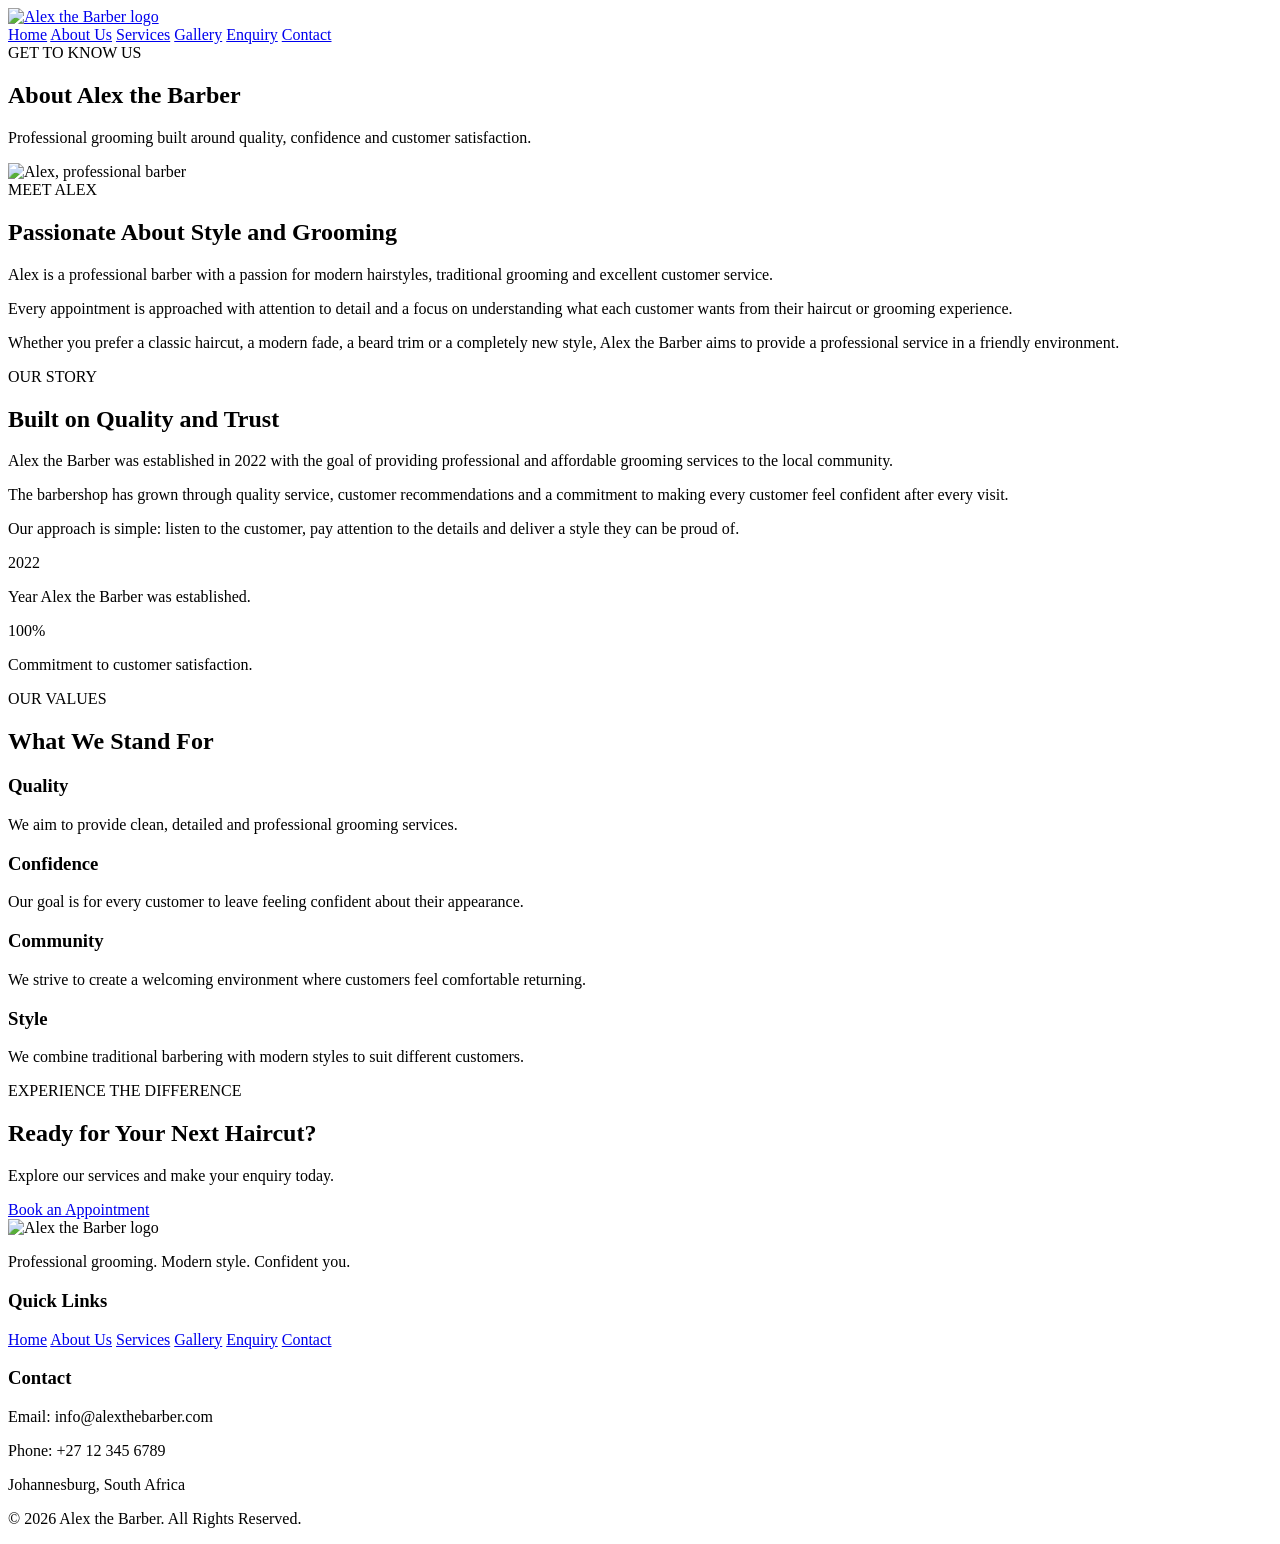
==== about.html @ 1cfcd50b "Add files via upload" ====
<!DOCTYPE html>
<html lang="en">

<head>

    <meta charset="UTF-8">
    <meta name="viewport" content="width=device-width, initial-scale=1.0">

    <meta name="description"
          content="Learn about Alex the Barber, our story, values and commitment to professional grooming.">

    <title>Alex the Barber | About Us</title>

    <link rel="stylesheet" href="css/style.css">

</head>

<body>

    <!-- =========== HEADER ======-->
    <header class="site-header">

        <nav class="navbar" aria-label="Main navigation">

            <a href="index.html" class="logo-link">

                <img src="images/logo.png"
                     alt="Alex the Barber logo">

            </a>

            <div class="nav-links">

                <a href="index.html">Home</a>
                <a href="about.html" class="active">About Us</a>
                <a href="services.html">Services</a>
                <a href="gallery.html">Gallery</a>
                <a href="enquiry.html">Enquiry</a>
                <a href="contact.html">Contact</a>

            </div>

        </nav>

    </header>


    <!-- ========= MAIN =======-->
    <main>

        <!-- Page Hero -->
        <section class="page-hero">

            <div>

                <span class="eyebrow">
                    GET TO KNOW US
                </span>

                <h1>About Alex the Barber</h1>

                <p>
                    Professional grooming built around quality,
                    confidence and customer satisfaction.
                </p>

            </div>

        </section>


        <!-- Meet Alex -->
        <section class="about-profile section-container">

            <div class="about-image">

                <img src="images/alex.png"
                     alt="Alex, professional barber">

            </div>


            <div class="about-content">

                <span class="section-label">
                    MEET ALEX
                </span>

                <h2>
                    Passionate About Style and Grooming
                </h2>

                <p>
                    Alex is a professional barber with a passion
                    for modern hairstyles, traditional grooming
                    and excellent customer service.
                </p>

                <p>
                    Every appointment is approached with attention
                    to detail and a focus on understanding what each
                    customer wants from their haircut or grooming
                    experience.
                </p>

                <p>
                    Whether you prefer a classic haircut, a modern
                    fade, a beard trim or a completely new style,
                    Alex the Barber aims to provide a professional
                    service in a friendly environment.
                </p>

            </div>

        </section>


        <!-- Our Story -->
        <section class="story-section">

            <div class="section-container story-grid">

                <div class="story-content">

                    <span class="section-label">
                        OUR STORY
                    </span>

                    <h2>
                        Built on Quality and Trust
                    </h2>

                    <p>
                        Alex the Barber was established in 2022 with
                        the goal of providing professional and
                        affordable grooming services to the local
                        community.
                    </p>

                    <p>
                        The barbershop has grown through quality
                        service, customer recommendations and a
                        commitment to making every customer feel
                        confident after every visit.
                    </p>

                    <p>
                        Our approach is simple: listen to the
                        customer, pay attention to the details and
                        deliver a style they can be proud of.
                    </p>

                </div>


                <div class="story-highlight">

                    <div class="highlight-box">

                        <span>2022</span>

                        <p>
                            Year Alex the Barber was established.
                        </p>

                    </div>


                    <div class="highlight-box">

                        <span>100%</span>

                        <p>
                            Commitment to customer satisfaction.
                        </p>

                    </div>

                </div>

            </div>

        </section>


        <!-- Values -->
        <section class="values-section section-container">

            <div class="section-heading">

                <span class="section-label">
                    OUR VALUES
                </span>

                <h2>What We Stand For</h2>

            </div>


            <div class="values-grid">

                <article class="value-card">

                    <h3>Quality</h3>

                    <p>
                        We aim to provide clean, detailed and
                        professional grooming services.
                    </p>

                </article>


                <article class="value-card">

                    <h3>Confidence</h3>

                    <p>
                        Our goal is for every customer to leave
                        feeling confident about their appearance.
                    </p>

                </article>


                <article class="value-card">

                    <h3>Community</h3>

                    <p>
                        We strive to create a welcoming environment
                        where customers feel comfortable returning.
                    </p>

                </article>


                <article class="value-card">

                    <h3>Style</h3>

                    <p>
                        We combine traditional barbering with
                        modern styles to suit different customers.
                    </p>

                </article>

            </div>

        </section>


        <!-- CTA -->
        <section class="cta section-container">

            <div class="cta-content">

                <span class="section-label">
                    EXPERIENCE THE DIFFERENCE
                </span>

                <h2>
                    Ready for Your Next Haircut?
                </h2>

                <p>
                    Explore our services and make your enquiry today.
                </p>

                <a href="enquiry.html" class="btn btn-primary">
                    Book an Appointment
                </a>

            </div>

        </section>

    </main>


    <!-- ========FOOTER =======-->
    <footer class="site-footer">

        <div class="footer-container">

            <div class="footer-brand">

                <img src="images/logo.png"
                     alt="Alex the Barber logo">

                <p>
                    Professional grooming. Modern style.
                    Confident you.
                </p>

            </div>


            <div class="footer-links">

                <h3>Quick Links</h3>

                <a href="index.html">Home</a>
                <a href="about.html">About Us</a>
                <a href="services.html">Services</a>
                <a href="gallery.html">Gallery</a>
                <a href="enquiry.html">Enquiry</a>
                <a href="contact.html">Contact</a>

            </div>


            <div class="footer-contact">

                <h3>Contact</h3>

                <p>Email: info@alexthebarber.com</p>
                <p>Phone: +27 12 345 6789</p>
                <p>Johannesburg, South Africa</p>

            </div>

        </div>


        <div class="footer-bottom">

            <p>
                &copy; 2026 Alex the Barber. All Rights Reserved.
            </p>

        </div>

    </footer>


    <script src="js/script.js"></script>

</body>

</html>
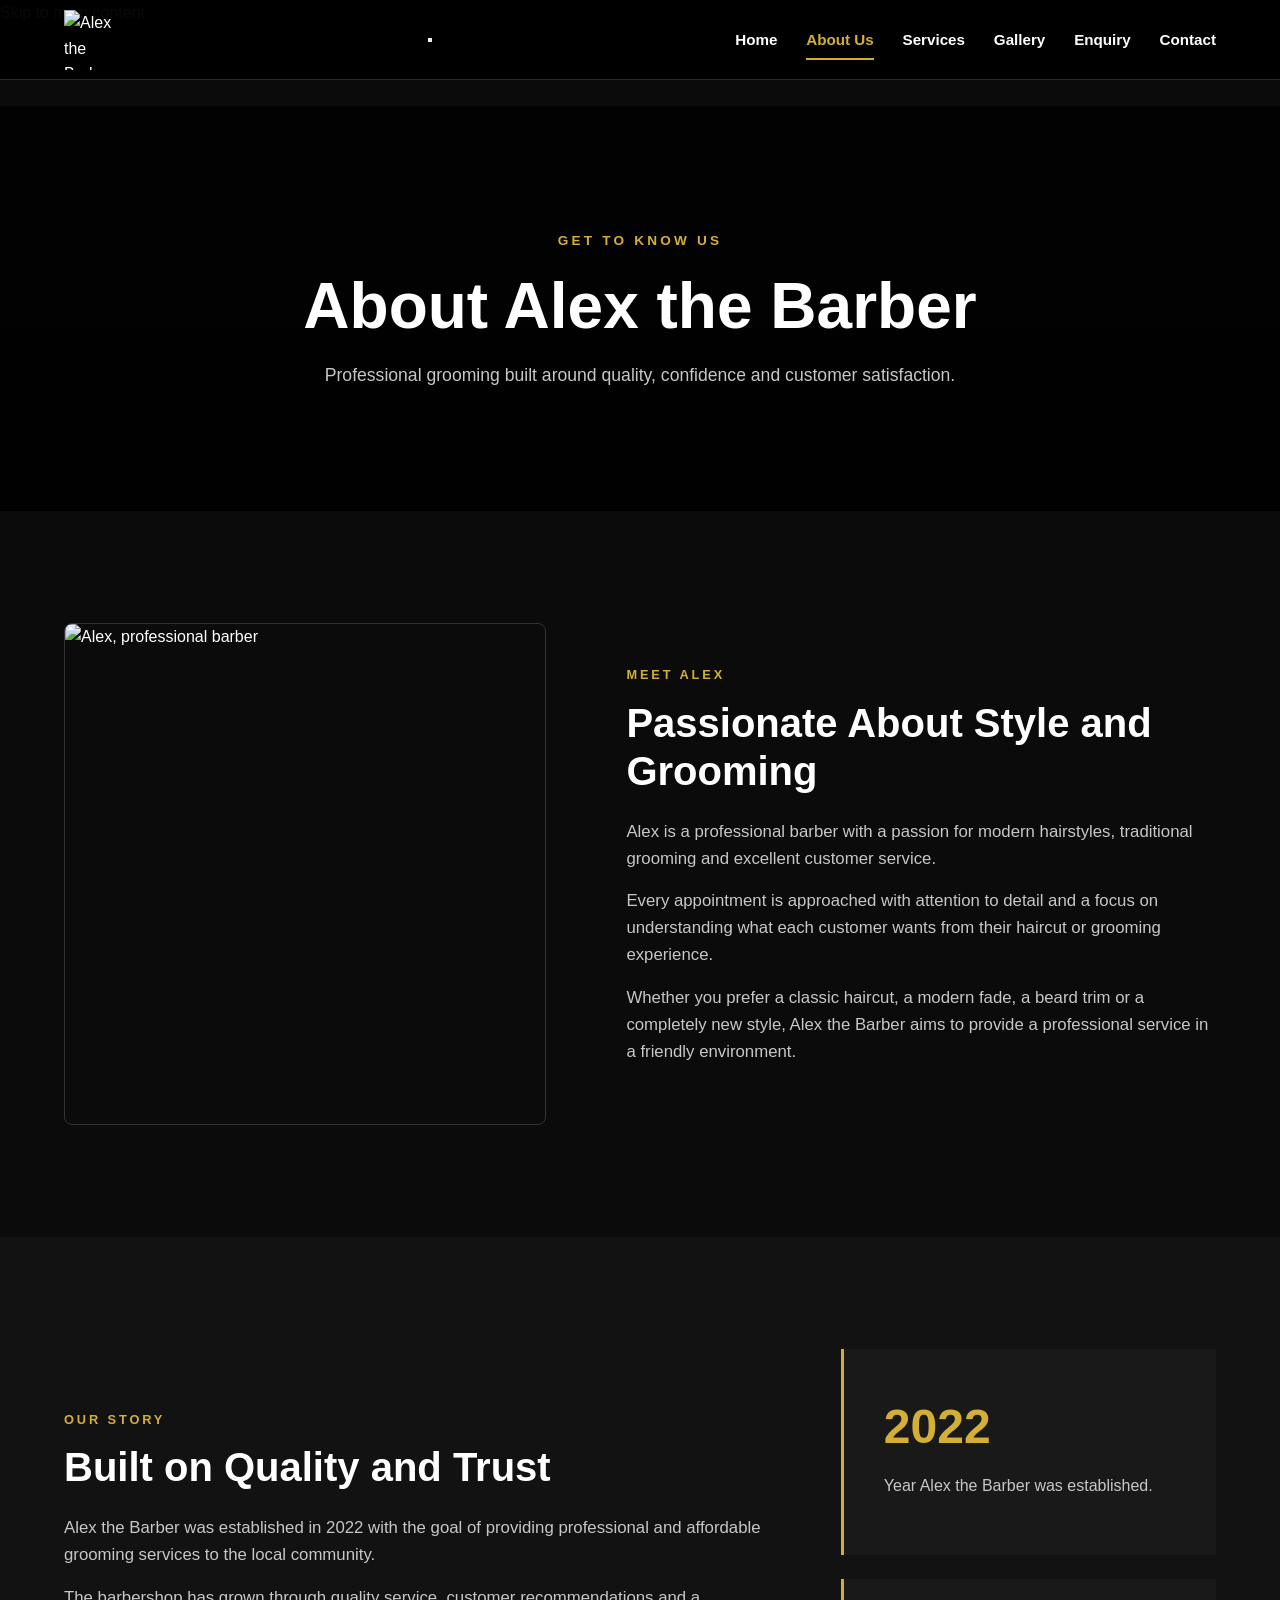
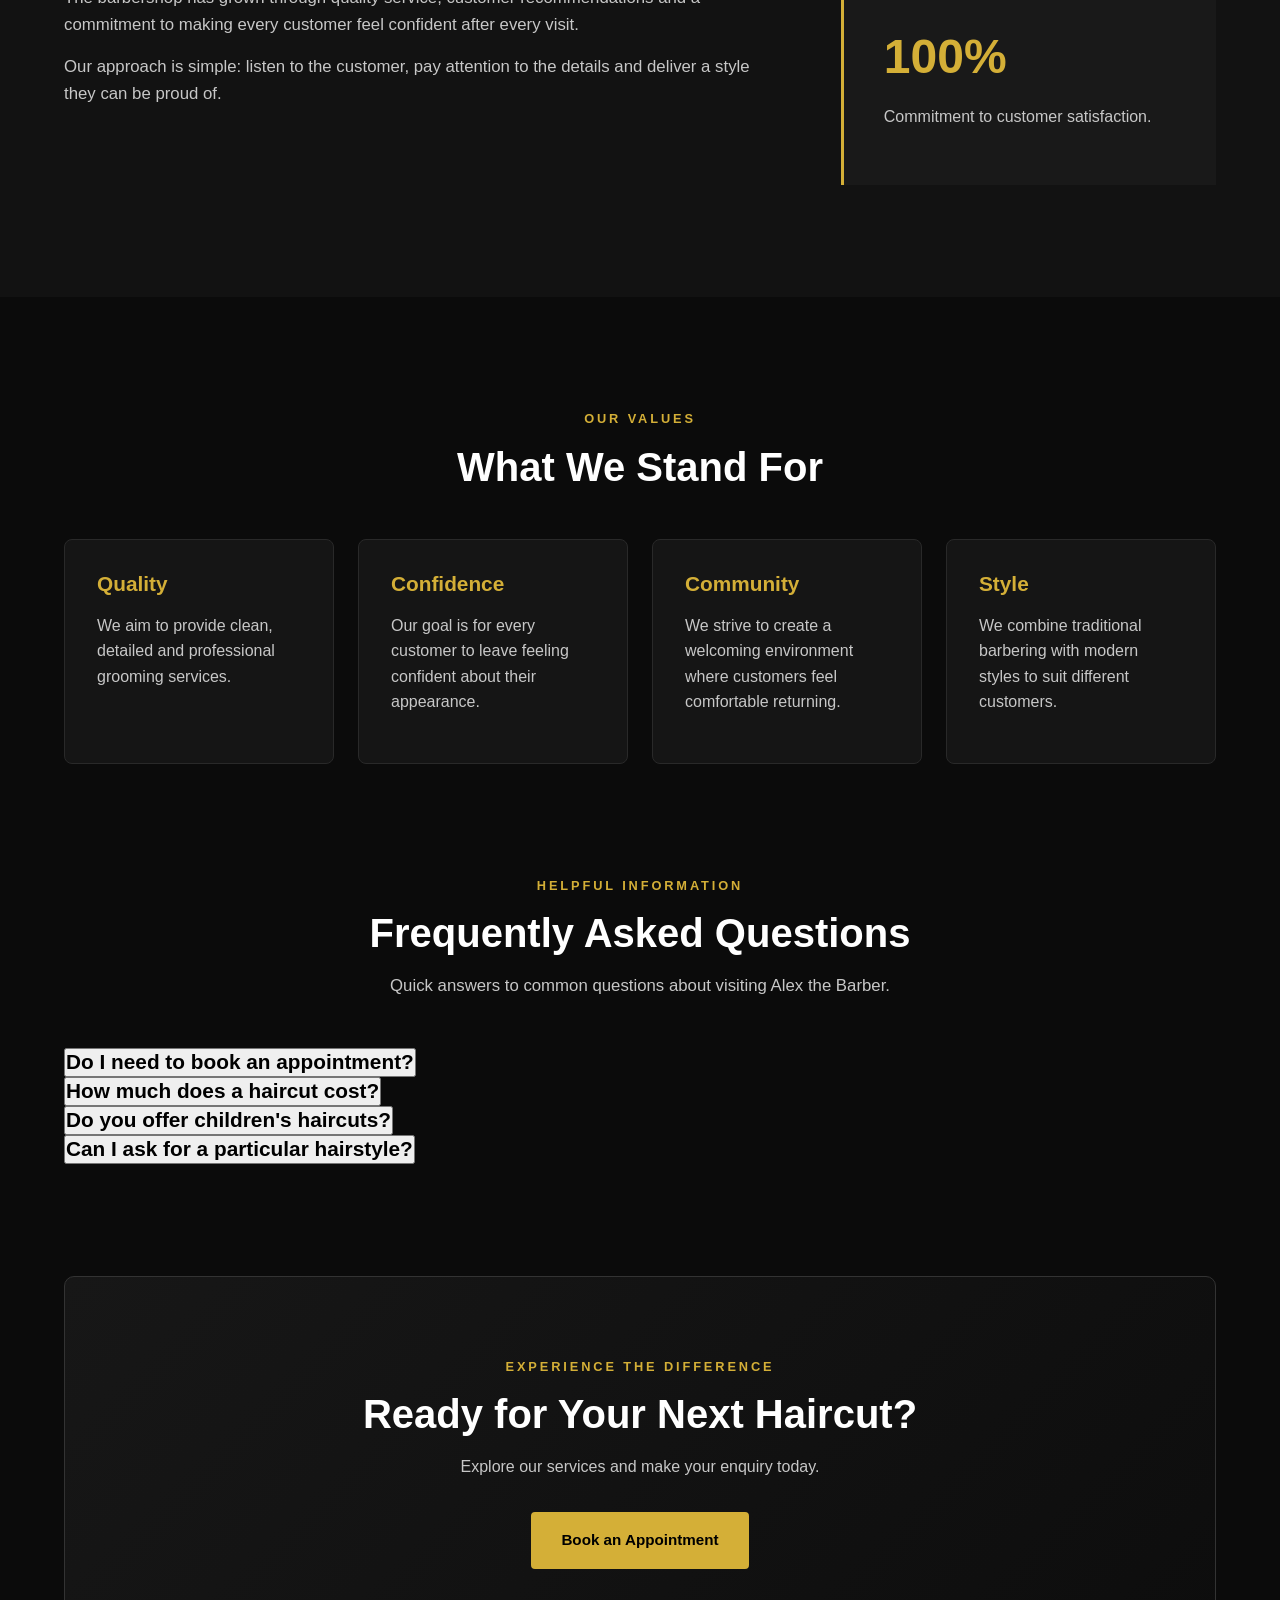
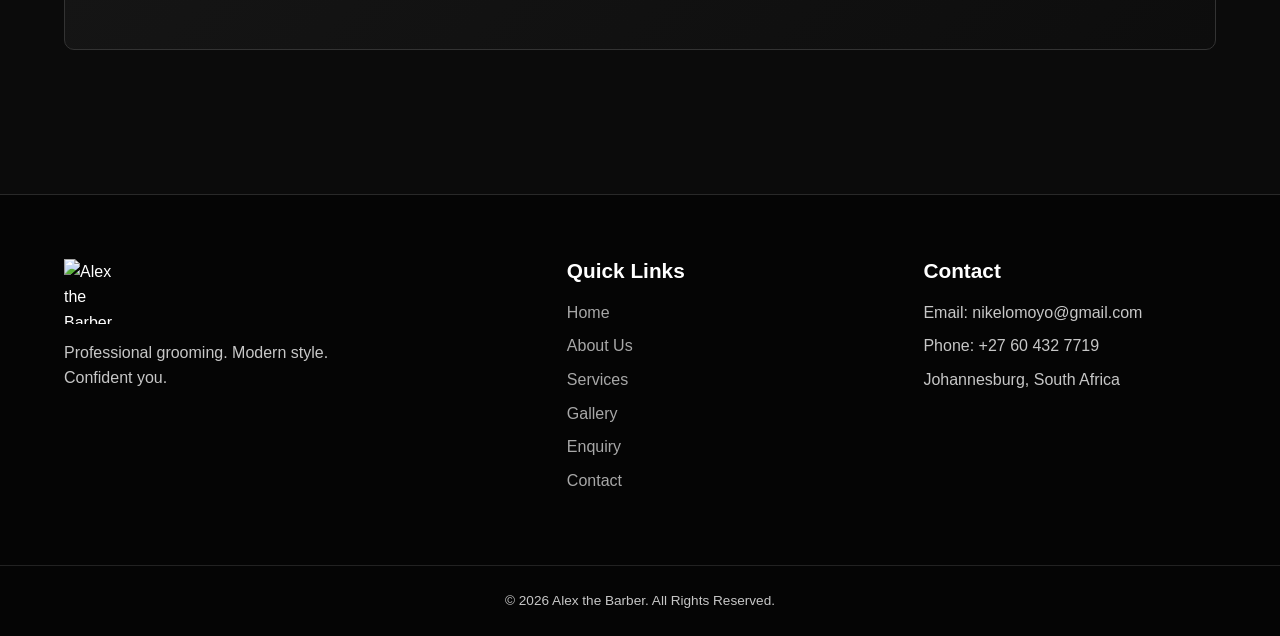
==== commit 4a471e1d: "Add files via upload" ====
--- a/about.html
+++ b/about.html
@@ -1,342 +1,384 @@
-<!DOCTYPE html>
-<html lang="en">
-
-<head>
-
-    <meta charset="UTF-8">
-    <meta name="viewport" content="width=device-width, initial-scale=1.0">
-
-    <meta name="description"
-          content="Learn about Alex the Barber, our story, values and commitment to professional grooming.">
-
-    <title>Alex the Barber | About Us</title>
-
-    <link rel="stylesheet" href="css/style.css">
-
-</head>
-
-<body>
-
-    <!-- =========== HEADER ======-->
-    <header class="site-header">
-
-        <nav class="navbar" aria-label="Main navigation">
-
-            <a href="index.html" class="logo-link">
-
-                <img src="images/logo.png"
-                     alt="Alex the Barber logo">
-
-            </a>
-
-            <div class="nav-links">
-
-                <a href="index.html">Home</a>
-                <a href="about.html" class="active">About Us</a>
-                <a href="services.html">Services</a>
-                <a href="gallery.html">Gallery</a>
-                <a href="enquiry.html">Enquiry</a>
-                <a href="contact.html">Contact</a>
-
-            </div>
-
-        </nav>
-
-    </header>
-
-
-    <!-- ========= MAIN =======-->
-    <main>
-
-        <!-- Page Hero -->
-        <section class="page-hero">
-
-            <div>
-
-                <span class="eyebrow">
-                    GET TO KNOW US
-                </span>
-
-                <h1>About Alex the Barber</h1>
-
-                <p>
-                    Professional grooming built around quality,
-                    confidence and customer satisfaction.
-                </p>
-
-            </div>
-
-        </section>
-
-
-        <!-- Meet Alex -->
-        <section class="about-profile section-container">
-
-            <div class="about-image">
-
-                <img src="images/alex.png"
-                     alt="Alex, professional barber">
-
-            </div>
-
-
-            <div class="about-content">
-
-                <span class="section-label">
-                    MEET ALEX
-                </span>
-
-                <h2>
-                    Passionate About Style and Grooming
-                </h2>
-
-                <p>
-                    Alex is a professional barber with a passion
-                    for modern hairstyles, traditional grooming
-                    and excellent customer service.
-                </p>
-
-                <p>
-                    Every appointment is approached with attention
-                    to detail and a focus on understanding what each
-                    customer wants from their haircut or grooming
-                    experience.
-                </p>
-
-                <p>
-                    Whether you prefer a classic haircut, a modern
-                    fade, a beard trim or a completely new style,
-                    Alex the Barber aims to provide a professional
-                    service in a friendly environment.
-                </p>
-
-            </div>
-
-        </section>
-
-
-        <!-- Our Story -->
-        <section class="story-section">
-
-            <div class="section-container story-grid">
-
-                <div class="story-content">
-
-                    <span class="section-label">
-                        OUR STORY
-                    </span>
-
-                    <h2>
-                        Built on Quality and Trust
-                    </h2>
-
-                    <p>
-                        Alex the Barber was established in 2022 with
-                        the goal of providing professional and
-                        affordable grooming services to the local
-                        community.
-                    </p>
-
-                    <p>
-                        The barbershop has grown through quality
-                        service, customer recommendations and a
-                        commitment to making every customer feel
-                        confident after every visit.
-                    </p>
-
-                    <p>
-                        Our approach is simple: listen to the
-                        customer, pay attention to the details and
-                        deliver a style they can be proud of.
-                    </p>
-
-                </div>
-
-
-                <div class="story-highlight">
-
-                    <div class="highlight-box">
-
-                        <span>2022</span>
-
-                        <p>
-                            Year Alex the Barber was established.
-                        </p>
-
-                    </div>
-
-
-                    <div class="highlight-box">
-
-                        <span>100%</span>
-
-                        <p>
-                            Commitment to customer satisfaction.
-                        </p>
-
-                    </div>
-
-                </div>
-
-            </div>
-
-        </section>
-
-
-        <!-- Values -->
-        <section class="values-section section-container">
-
-            <div class="section-heading">
-
-                <span class="section-label">
-                    OUR VALUES
-                </span>
-
-                <h2>What We Stand For</h2>
-
-            </div>
-
-
-            <div class="values-grid">
-
-                <article class="value-card">
-
-                    <h3>Quality</h3>
-
-                    <p>
-                        We aim to provide clean, detailed and
-                        professional grooming services.
-                    </p>
-
-                </article>
-
-
-                <article class="value-card">
-
-                    <h3>Confidence</h3>
-
-                    <p>
-                        Our goal is for every customer to leave
-                        feeling confident about their appearance.
-                    </p>
-
-                </article>
-
-
-                <article class="value-card">
-
-                    <h3>Community</h3>
-
-                    <p>
-                        We strive to create a welcoming environment
-                        where customers feel comfortable returning.
-                    </p>
-
-                </article>
-
-
-                <article class="value-card">
-
-                    <h3>Style</h3>
-
-                    <p>
-                        We combine traditional barbering with
-                        modern styles to suit different customers.
-                    </p>
-
-                </article>
-
-            </div>
-
-        </section>
-
-
-        <!-- CTA -->
-        <section class="cta section-container">
-
-            <div class="cta-content">
-
-                <span class="section-label">
-                    EXPERIENCE THE DIFFERENCE
-                </span>
-
-                <h2>
-                    Ready for Your Next Haircut?
-                </h2>
-
-                <p>
-                    Explore our services and make your enquiry today.
-                </p>
-
-                <a href="enquiry.html" class="btn btn-primary">
-                    Book an Appointment
-                </a>
-
-            </div>
-
-        </section>
-
-    </main>
-
-
-    <!-- ========FOOTER =======-->
-    <footer class="site-footer">
-
-        <div class="footer-container">
-
-            <div class="footer-brand">
-
-                <img src="images/logo.png"
-                     alt="Alex the Barber logo">
-
-                <p>
-                    Professional grooming. Modern style.
-                    Confident you.
-                </p>
-
-            </div>
-
-
-            <div class="footer-links">
-
-                <h3>Quick Links</h3>
-
-                <a href="index.html">Home</a>
-                <a href="about.html">About Us</a>
-                <a href="services.html">Services</a>
-                <a href="gallery.html">Gallery</a>
-                <a href="enquiry.html">Enquiry</a>
-                <a href="contact.html">Contact</a>
-
-            </div>
-
-
-            <div class="footer-contact">
-
-                <h3>Contact</h3>
-
-                <p>Email: info@alexthebarber.com</p>
-                <p>Phone: +27 12 345 6789</p>
-                <p>Johannesburg, South Africa</p>
-
-            </div>
-
-        </div>
-
-
-        <div class="footer-bottom">
-
-            <p>
-                &copy; 2026 Alex the Barber. All Rights Reserved.
-            </p>
-
-        </div>
-
-    </footer>
-
-
-    <script src="js/script.js"></script>
-
-</body>
-
+<!DOCTYPE html>
+<html lang="en">
+
+<head>
+
+    <meta charset="UTF-8">
+    <meta name="viewport" content="width=device-width, initial-scale=1.0">
+
+    <meta name="description" content="Meet Alex the Barber and learn about our approach to professional haircuts, modern styles, traditional grooming and customer service in Johannesburg.">
+
+    <title>About Alex the Barber | Our Story and Grooming Values</title>
+
+    <link rel="stylesheet" href="css/style.css">
+
+
+    <meta name="keywords" content="about Alex the Barber, professional barber Johannesburg, men's grooming">
+    <meta name="author" content="Alex the Barber">
+    <meta name="theme-color" content="#111111">
+    <meta property="og:type" content="website">
+    <meta property="og:title" content="About Alex the Barber | Our Story and Grooming Values">
+    <meta property="og:description" content="Meet Alex the Barber and learn about our approach to professional haircuts, modern styles, traditional grooming and customer service in Johannesburg.">
+    <meta property="og:image" content="images/logo.png">
+    <meta name="robots" content="index, follow">
+
+</head>
+
+<body>
+<a class="skip-link" href="#main-content">Skip to main content</a>
+
+    <!-- =========== HEADER ======-->
+    <header class="site-header">
+
+        <nav class="navbar" aria-label="Main navigation">
+
+            <a href="index.html" class="logo-link">
+
+                <img src="images/logo.png"
+                     alt="Alex the Barber logo">
+
+            </a>
+
+            <button class="menu-toggle" type="button" aria-label="Open navigation menu" aria-expanded="false" aria-controls="primary-navigation">
+                <span></span><span></span><span></span>
+            </button>
+
+            <div class="nav-links" id="primary-navigation">
+
+                <a href="index.html">Home</a>
+                <a href="about.html" class="active" aria-current="page">About Us</a>
+                <a href="services.html">Services</a>
+                <a href="gallery.html">Gallery</a>
+                <a href="enquiry.html">Enquiry</a>
+                <a href="contact.html">Contact</a>
+
+            </div>
+
+        </nav>
+
+    </header>
+
+
+    <!-- ========= MAIN =======-->
+    <main id="main-content">
+
+        <!-- Page Hero -->
+        <section class="page-hero">
+
+            <div>
+
+                <span class="eyebrow">
+                    GET TO KNOW US
+                </span>
+
+                <h1>About Alex the Barber</h1>
+
+                <p>
+                    Professional grooming built around quality,
+                    confidence and customer satisfaction.
+                </p>
+
+            </div>
+
+        </section>
+
+
+        <!-- Meet Alex -->
+        <section class="about-profile section-container">
+
+            <div class="about-image">
+
+                <img src="images/alex.png"
+                     alt="Alex, professional barber">
+
+            </div>
+
+
+            <div class="about-content">
+
+                <span class="section-label">
+                    MEET ALEX
+                </span>
+
+                <h2>
+                    Passionate About Style and Grooming
+                </h2>
+
+                <p>
+                    Alex is a professional barber with a passion
+                    for modern hairstyles, traditional grooming
+                    and excellent customer service.
+                </p>
+
+                <p>
+                    Every appointment is approached with attention
+                    to detail and a focus on understanding what each
+                    customer wants from their haircut or grooming
+                    experience.
+                </p>
+
+                <p>
+                    Whether you prefer a classic haircut, a modern
+                    fade, a beard trim or a completely new style,
+                    Alex the Barber aims to provide a professional
+                    service in a friendly environment.
+                </p>
+
+            </div>
+
+        </section>
+
+
+        <!-- Our Story -->
+        <section class="story-section">
+
+            <div class="section-container story-grid">
+
+                <div class="story-content">
+
+                    <span class="section-label">
+                        OUR STORY
+                    </span>
+
+                    <h2>
+                        Built on Quality and Trust
+                    </h2>
+
+                    <p>
+                        Alex the Barber was established in 2022 with
+                        the goal of providing professional and
+                        affordable grooming services to the local
+                        community.
+                    </p>
+
+                    <p>
+                        The barbershop has grown through quality
+                        service, customer recommendations and a
+                        commitment to making every customer feel
+                        confident after every visit.
+                    </p>
+
+                    <p>
+                        Our approach is simple: listen to the
+                        customer, pay attention to the details and
+                        deliver a style they can be proud of.
+                    </p>
+
+                </div>
+
+
+                <div class="story-highlight">
+
+                    <div class="highlight-box">
+
+                        <span>2022</span>
+
+                        <p>
+                            Year Alex the Barber was established.
+                        </p>
+
+                    </div>
+
+
+                    <div class="highlight-box">
+
+                        <span>100%</span>
+
+                        <p>
+                            Commitment to customer satisfaction.
+                        </p>
+
+                    </div>
+
+                </div>
+
+            </div>
+
+        </section>
+
+
+        <!-- Values -->
+        <section class="values-section section-container">
+
+            <div class="section-heading">
+
+                <span class="section-label">
+                    OUR VALUES
+                </span>
+
+                <h2>What We Stand For</h2>
+
+            </div>
+
+
+            <div class="values-grid">
+
+                <article class="value-card">
+
+                    <h3>Quality</h3>
+
+                    <p>
+                        We aim to provide clean, detailed and
+                        professional grooming services.
+                    </p>
+
+                </article>
+
+
+                <article class="value-card">
+
+                    <h3>Confidence</h3>
+
+                    <p>
+                        Our goal is for every customer to leave
+                        feeling confident about their appearance.
+                    </p>
+
+                </article>
+
+
+                <article class="value-card">
+
+                    <h3>Community</h3>
+
+                    <p>
+                        We strive to create a welcoming environment
+                        where customers feel comfortable returning.
+                    </p>
+
+                </article>
+
+
+                <article class="value-card">
+
+                    <h3>Style</h3>
+
+                    <p>
+                        We combine traditional barbering with
+                        modern styles to suit different customers.
+                    </p>
+
+                </article>
+
+            </div>
+
+        </section>
+
+
+        <!-- CTA -->
+        
+
+        <section class="faq-section section-container">
+            <div class="section-heading">
+                <span class="section-label">HELPFUL INFORMATION</span>
+                <h2>Frequently Asked Questions</h2>
+                <p>Quick answers to common questions about visiting Alex the Barber.</p>
+            </div>
+            <div class="faq-list">
+                <article class="faq-item">
+                    <h3><button class="faq-question" type="button" aria-expanded="false">Do I need to book an appointment?</button></h3>
+                    <div class="faq-answer" hidden><p>We recommend sending an enquiry before visiting so that your preferred service and time can be discussed. An enquiry is not a confirmed booking.</p></div>
+                </article>
+                <article class="faq-item">
+                    <h3><button class="faq-question" type="button" aria-expanded="false">How much does a haircut cost?</button></h3>
+                    <div class="faq-answer" hidden><p>Prices depend on the service selected. Visit the Services page for the current example price list. Final prices should be confirmed when arranging your appointment.</p></div>
+                </article>
+                <article class="faq-item">
+                    <h3><button class="faq-question" type="button" aria-expanded="false">Do you offer children's haircuts?</button></h3>
+                    <div class="faq-answer" hidden><p>Yes. A Kids Haircut is included in the services list. Use the Enquiry page to request a preferred date and time.</p></div>
+                </article>
+                <article class="faq-item">
+                    <h3><button class="faq-question" type="button" aria-expanded="false">Can I ask for a particular hairstyle?</button></h3>
+                    <div class="faq-answer" hidden><p>Yes. Add details about your preferred style in the additional message field on the Enquiry page. You can also browse the Gallery for inspiration.</p></div>
+                </article>
+            </div>
+        </section>
+
+        <section class="cta section-container">
+
+            <div class="cta-content">
+
+                <span class="section-label">
+                    EXPERIENCE THE DIFFERENCE
+                </span>
+
+                <h2>
+                    Ready for Your Next Haircut?
+                </h2>
+
+                <p>
+                    Explore our services and make your enquiry today.
+                </p>
+
+                <a href="enquiry.html" class="btn btn-primary">
+                    Book an Appointment
+                </a>
+
+            </div>
+
+        </section>
+
+    </main>
+
+
+    <!-- ========FOOTER =======-->
+    <footer class="site-footer">
+
+        <div class="footer-container">
+
+            <div class="footer-brand">
+
+                <img src="images/logo.png"
+                     alt="Alex the Barber logo">
+
+                <p>
+                    Professional grooming. Modern style.
+                    Confident you.
+                </p>
+
+            </div>
+
+
+            <div class="footer-links">
+
+                <h3>Quick Links</h3>
+
+                <a href="index.html">Home</a>
+                <a href="about.html">About Us</a>
+                <a href="services.html">Services</a>
+                <a href="gallery.html">Gallery</a>
+                <a href="enquiry.html">Enquiry</a>
+                <a href="contact.html">Contact</a>
+
+            </div>
+
+
+            <div class="footer-contact">
+
+                <h3>Contact</h3>
+
+                <p>Email: nikelomoyo@gmail.com</p>
+                <p>Phone: <a href="tel:+27604327719">+27 60 432 7719</a></p>
+                <p>Johannesburg, South Africa</p>
+
+            </div>
+
+        </div>
+
+
+        <div class="footer-bottom">
+
+            <p>
+                &copy; 2026 Alex the Barber. All Rights Reserved.
+            </p>
+
+        </div>
+
+    </footer>
+
+
+    <script src="js/script.js" defer></script>
+
+</body>
+
 </html>
--- a/css/style.css
+++ b/css/style.css
@@ -0,0 +1,1683 @@
+
+/* ============
+   1. CSS 
+    ============================ */
+
+* {
+    margin: 0;
+    padding: 0;
+    box-sizing: border-box;
+}
+
+
+html {
+    scroll-behavior: smooth;
+    font-size: 16px;
+}
+
+
+body {
+    font-family: Arial, Helvetica, sans-serif;
+    background-color: #0b0b0b;
+    color: #ffffff;
+    line-height: 1.6;
+    overflow-x: hidden;
+}
+
+
+img {
+    max-width: 100%;
+    height: auto;
+    display: block;
+}
+
+
+a {
+    color: inherit;
+    text-decoration: none;
+}
+
+
+button,
+input,
+select,
+textarea {
+    font: inherit;
+}
+
+
+button {
+    cursor: pointer;
+}
+
+
+/* ========================
+   2. GLOBAL TYPOGRAPHY
+   ======================================= */
+
+h1,
+h2,
+h3 {
+    line-height: 1.2;
+    font-weight: 700;
+}
+
+
+h1 {
+    font-size: 4rem;
+}
+
+
+h2 {
+    font-size: 2.5rem;
+}
+
+
+h3 {
+    font-size: 1.3rem;
+}
+
+
+p {
+    color: #c7c7c7;
+    margin-bottom: 1rem;
+}
+
+
+.section-container {
+    width: 90%;
+    max-width: 1200px;
+    margin: 0 auto;
+}
+
+
+.section-label {
+    display: block;
+    color: #d4af37;
+    font-size: 0.8rem;
+    font-weight: 700;
+    letter-spacing: 0.18rem;
+    margin-bottom: 0.8rem;
+}
+
+
+.eyebrow {
+    display: inline-block;
+    color: #d4af37;
+    font-size: 0.85rem;
+    font-weight: 700;
+    letter-spacing: 0.2rem;
+    margin-bottom: 1rem;
+}
+
+
+.section-heading {
+    max-width: 700px;
+    margin: 0 auto 3rem;
+    text-align: center;
+}
+
+
+.section-heading h2 {
+    margin-bottom: 1rem;
+}
+
+
+.section-heading p {
+    font-size: 1.05rem;
+}
+
+
+/* =========================================================
+   3. HEADER / NAVIGATION  =============================== */
+
+.site-header {
+    position: fixed;
+    top: 0;
+    left: 0;
+    width: 100%;
+    height: 80px;
+    background-color: rgba(0, 0, 0, 0.97);
+    border-bottom: 1px solid #292929;
+    z-index: 1000;
+}
+
+
+.navbar {
+    width: 90%;
+    max-width: 1200px;
+    height: 80px;
+    margin: 0 auto;
+
+    display: flex;
+    align-items: center;
+    justify-content: space-between;
+}
+
+
+.logo-link {
+    display: flex;
+    align-items: center;
+    flex-shrink: 0;
+}
+
+
+.logo-link img {
+    width: 60px;
+    height: 60px;
+    object-fit: contain;
+}
+
+
+.nav-links {
+    display: flex;
+    align-items: center;
+    gap: 1.8rem;
+}
+
+
+.nav-links a {
+    position: relative;
+    color: #ffffff;
+    font-size: 0.95rem;
+    font-weight: 600;
+    padding: 0.5rem 0;
+    transition: color 0.3s ease;
+}
+
+
+.nav-links a::after {
+    content: "";
+    position: absolute;
+    left: 0;
+    bottom: 0;
+    width: 0;
+    height: 2px;
+    background-color: #d4af37;
+    transition: width 0.3s ease;
+}
+
+
+.nav-links a:hover {
+    color: #d4af37;
+}
+
+
+.nav-links a:hover::after {
+    width: 100%;
+}
+
+
+.nav-links a.active {
+    color: #d4af37;
+}
+
+
+.nav-links a.active::after {
+    width: 100%;
+}
+
+
+.nav-links a:focus {
+    outline: 2px solid #d4af37;
+    outline-offset: 5px;
+}
+
+
+.nav-links a:active {
+    color: #ffffff;
+}
+
+
+/* =======================
+   4. MAIN CONTENT OFFSET
+   ================================ */
+
+main {
+    padding-top: 80px;
+}
+
+
+/* ================= 5. BUTTONS======================== */
+
+.btn {
+    display: inline-block;
+    padding: 0.9rem 1.8rem;
+
+    border: 2px solid #d4af37;
+    border-radius: 4px;
+
+    font-weight: 700;
+    font-size: 0.95rem;
+
+    transition:
+        background-color 0.3s ease,
+        color 0.3s ease,
+        transform 0.3s ease;
+}
+
+
+.btn-primary {
+    background-color: #d4af37;
+    color: #000000;
+}
+
+
+.btn-primary:hover {
+    background-color: transparent;
+    color: #d4af37;
+    transform: translateY(-2px);
+}
+
+
+.btn-primary:focus {
+    outline: 3px solid #ffffff;
+    outline-offset: 4px;
+}
+
+
+.btn-primary:active {
+    transform: scale(0.97);
+}
+
+
+.btn-secondary {
+    background-color: transparent;
+    color: #ffffff;
+    border-color: #ffffff;
+}
+
+
+.btn-secondary:hover {
+    background-color: #ffffff;
+    color: #000000;
+    transform: translateY(-2px);
+}
+
+
+.text-link {
+    display: inline-block;
+    color: #d4af37;
+    font-weight: 700;
+    transition: transform 0.3s ease;
+}
+
+
+.text-link:hover {
+    transform: translateX(5px);
+}
+
+
+/* ================================================6. HERO====================== */
+
+.hero {
+    min-height: 85vh;
+
+    display: flex;
+    align-items: center;
+    justify-content: center;
+
+    text-align: center;
+
+    padding: 5rem 2rem;
+
+    background:
+        linear-gradient(
+            rgba(0, 0, 0, 0.72),
+            rgba(0, 0, 0, 0.82)
+        ),
+        url("../images/alex.png");
+
+    background-size: cover;
+    background-position: center;
+    background-repeat: no-repeat;
+}
+
+
+.hero-content {
+    width: 100%;
+    max-width: 850px;
+}
+
+
+.hero h1 {
+    margin-bottom: 1.5rem;
+    letter-spacing: -0.05rem;
+}
+
+
+.hero h1 span {
+    color: #d4af37;
+}
+
+
+.hero p {
+    max-width: 650px;
+    margin: 0 auto 2rem;
+
+    font-size: 1.2rem;
+}
+
+
+.hero-buttons {
+    display: flex;
+    justify-content: center;
+    gap: 1rem;
+    flex-wrap: wrap;
+}
+
+
+/* ===============================
+   7. PAGE HERO
+   ========================== */
+
+.page-hero {
+    min-height: 45vh;
+
+    display: flex;
+    align-items: center;
+    justify-content: center;
+
+    text-align: center;
+
+    padding: 4rem 1.5rem;
+
+    background:
+        linear-gradient(
+            rgba(0, 0, 0, 0.82),
+            rgba(0, 0, 0, 0.9)
+        );
+}
+
+
+.page-hero > div {
+    max-width: 800px;
+}
+
+
+.page-hero h1 {
+    margin-bottom: 1rem;
+}
+
+
+.page-hero p {
+    max-width: 650px;
+    margin: 0 auto;
+    font-size: 1.1rem;
+}
+
+
+/*==================8. HOME INTRO============================== */
+
+.home-intro {
+    display: grid;
+    grid-template-columns: 1fr 1fr;
+    gap: 5rem;
+
+    align-items: center;
+
+    padding-top: 7rem;
+    padding-bottom: 7rem;
+}
+
+
+.intro-image {
+    overflow: hidden;
+    border: 1px solid #333333;
+    border-radius: 8px;
+}
+
+
+.intro-image img {
+    width: 100%;
+    min-height: 450px;
+    object-fit: cover;
+
+    transition: transform 0.5s ease;
+}
+
+
+.intro-image:hover img {
+    transform: scale(1.03);
+}
+
+
+.intro-content h2 {
+    margin-bottom: 1.5rem;
+}
+
+
+.intro-content p {
+    font-size: 1.05rem;
+    margin-bottom: 1.2rem;
+}
+
+
+/*================================ 9. SERVICES=========================== */
+
+.services-preview {
+    padding-bottom: 7rem;
+}
+
+
+.service-grid {
+    display: grid;
+
+    grid-template-columns:
+        repeat(4, 1fr);
+
+    gap: 1.5rem;
+}
+
+
+.service-card {
+    overflow: hidden;
+
+    background-color: #151515;
+
+    border: 1px solid #2c2c2c;
+    border-radius: 8px;
+
+    transition:
+        transform 0.3s ease,
+        border-color 0.3s ease,
+        box-shadow 0.3s ease;
+}
+
+
+.service-card:hover {
+    transform: translateY(-8px);
+    border-color: #d4af37;
+
+    box-shadow:
+        0 15px 30px rgba(0, 0, 0, 0.4);
+}
+
+
+.service-image {
+    height: 210px;
+    overflow: hidden;
+    background-color: #202020;
+}
+
+
+.service-image img {
+    width: 100%;
+    height: 100%;
+    object-fit: cover;
+
+    transition: transform 0.5s ease;
+}
+
+
+.service-card:hover .service-image img {
+    transform: scale(1.06);
+}
+
+
+.service-card-content {
+    padding: 1.5rem;
+}
+
+
+.service-card h3 {
+    color: #ffffff;
+    margin-bottom: 0.7rem;
+}
+
+
+.service-card p {
+    font-size: 0.95rem;
+    min-height: 75px;
+}
+
+
+.service-bottom {
+    display: flex;
+    align-items: center;
+    justify-content: space-between;
+
+    margin-top: 1.2rem;
+    padding-top: 1rem;
+
+    border-top: 1px solid #333333;
+}
+
+
+.service-bottom strong {
+    color: #d4af37;
+    font-size: 1.2rem;
+}
+
+
+.service-bottom a {
+    color: #ffffff;
+    font-weight: 700;
+    font-size: 0.9rem;
+}
+
+
+.service-bottom a:hover {
+    color: #d4af37;
+}
+
+
+.center-button {
+    text-align: center;
+    margin-top: 3rem;
+}
+
+
+/* ===============================10. WHY CHOOSE US============================== */
+
+.why-us {
+    background-color: #121212;
+    padding: 6rem 0;
+}
+
+
+.features-grid {
+    display: grid;
+    grid-template-columns: repeat(3, 1fr);
+    gap: 2rem;
+}
+
+
+.feature-card {
+    padding: 2.5rem;
+
+    background-color: #191919;
+
+    border: 1px solid #292929;
+    border-radius: 8px;
+}
+
+
+.feature-number {
+    color: #d4af37;
+
+    font-size: 2.5rem;
+    font-weight: 700;
+
+    margin-bottom: 1.5rem;
+}
+
+
+.feature-card h3 {
+    margin-bottom: 1rem;
+}
+
+
+/*======================= 11. CTA===================== */
+
+.cta {
+    padding-top: 7rem;
+    padding-bottom: 7rem;
+}
+
+
+.cta-content {
+    padding: 5rem 2rem;
+
+    text-align: center;
+
+    background:
+        linear-gradient(
+            135deg,
+            #171717,
+            #0d0d0d
+        );
+
+    border: 1px solid #333333;
+    border-radius: 10px;
+}
+
+
+.cta-content h2 {
+    margin-bottom: 1rem;
+}
+
+
+.cta-content p {
+    max-width: 600px;
+    margin: 0 auto 2rem;
+}
+
+
+/*===========================================
+   12. ABOUT PAGE=========================== */
+
+.about-profile {
+    display: grid;
+    grid-template-columns: 0.9fr 1.1fr;
+
+    gap: 5rem;
+    align-items: center;
+
+    padding-top: 7rem;
+    padding-bottom: 7rem;
+}
+
+
+.about-image {
+    overflow: hidden;
+
+    border: 1px solid #333333;
+    border-radius: 8px;
+}
+
+
+.about-image img {
+    width: 100%;
+    min-height: 500px;
+    object-fit: cover;
+}
+
+
+.about-content h2 {
+    margin-bottom: 1.5rem;
+}
+
+
+.about-content p {
+    font-size: 1.05rem;
+}
+
+
+.story-section {
+    background-color: #121212;
+    padding: 7rem 0;
+}
+
+
+.story-grid {
+    display: grid;
+    grid-template-columns: 1.3fr 0.7fr;
+
+    gap: 5rem;
+    align-items: center;
+}
+
+
+.story-content h2 {
+    margin-bottom: 1.5rem;
+}
+
+
+.story-content p {
+    font-size: 1.05rem;
+}
+
+
+.story-highlight {
+    display: grid;
+    gap: 1.5rem;
+}
+
+
+.highlight-box {
+    padding: 2.5rem;
+
+    background-color: #191919;
+
+    border-left: 3px solid #d4af37;
+}
+
+
+.highlight-box span {
+    display: block;
+
+    color: #d4af37;
+
+    font-size: 3rem;
+    font-weight: 700;
+
+    margin-bottom: 0.5rem;
+}
+
+
+.values-section {
+    padding-top: 7rem;
+    padding-bottom: 7rem;
+}
+
+
+.values-grid {
+    display: grid;
+    grid-template-columns: repeat(4, 1fr);
+    gap: 1.5rem;
+}
+
+
+.value-card {
+    padding: 2rem;
+
+    background-color: #151515;
+
+    border: 1px solid #292929;
+    border-radius: 8px;
+
+    transition:
+        border-color 0.3s ease,
+        transform 0.3s ease;
+}
+
+
+.value-card:hover {
+    border-color: #d4af37;
+    transform: translateY(-5px);
+}
+
+
+.value-card h3 {
+    color: #d4af37;
+    margin-bottom: 1rem;
+}
+
+
+/* =========================================================
+   13. FULL SERVICES PAGE
+   ========================================================= */
+
+.services-page {
+    padding-top: 7rem;
+    padding-bottom: 4rem;
+}
+
+
+.full-service-grid {
+    display: grid;
+
+    grid-template-columns:
+        repeat(2, 1fr);
+
+    gap: 2rem;
+}
+
+
+.full-service-card {
+    display: grid;
+
+    grid-template-columns: 220px 1fr;
+
+    background-color: #151515;
+
+    border: 1px solid #2b2b2b;
+    border-radius: 8px;
+
+    overflow: hidden;
+
+    transition:
+        transform 0.3s ease,
+        border-color 0.3s ease;
+}
+
+
+.full-service-card:hover {
+    transform: translateY(-5px);
+    border-color: #d4af37;
+}
+
+
+.full-service-image {
+    min-height: 250px;
+}
+
+
+.full-service-image img {
+    width: 100%;
+    height: 100%;
+    object-fit: cover;
+}
+
+
+.full-service-content {
+    padding: 1.8rem;
+}
+
+
+.service-title-row {
+    display: flex;
+    align-items: center;
+    justify-content: space-between;
+
+    gap: 1rem;
+
+    margin-bottom: 1rem;
+}
+
+
+.service-title-row h3 {
+    color: #ffffff;
+}
+
+
+.price {
+    color: #d4af37;
+    font-weight: 700;
+    font-size: 1.15rem;
+    white-space: nowrap;
+}
+
+
+.service-link {
+    display: inline-block;
+
+    margin-top: 0.8rem;
+
+    color: #d4af37;
+
+    font-size: 0.9rem;
+    font-weight: 700;
+}
+
+
+.service-link:hover {
+    color: #ffffff;
+}
+
+
+/* =========================================================
+   14. GALLERY
+   ========================================================= */
+
+.gallery-section {
+    padding-top: 7rem;
+    padding-bottom: 4rem;
+}
+
+
+.gallery-grid {
+    display: grid;
+
+    grid-template-columns:
+        repeat(4, 1fr);
+
+    grid-auto-rows: 300px;
+
+    gap: 1rem;
+}
+
+
+.gallery-item {
+    position: relative;
+
+    overflow: hidden;
+
+    margin: 0;
+
+    background-color: #151515;
+
+    border-radius: 8px;
+
+    border: 1px solid #292929;
+}
+
+
+.gallery-item.gallery-large {
+    grid-column: span 2;
+}
+
+
+.gallery-item img {
+    width: 100%;
+    height: 100%;
+
+    object-fit: cover;
+
+    transition:
+        transform 0.5s ease,
+        filter 0.5s ease;
+}
+
+
+.gallery-item figcaption {
+    position: absolute;
+
+    left: 0;
+    bottom: 0;
+
+    width: 100%;
+
+    padding: 2rem 1.5rem 1.5rem;
+
+    background:
+        linear-gradient(
+            transparent,
+            rgba(0, 0, 0, 0.9)
+        );
+
+    transform: translateY(5px);
+
+    transition: transform 0.3s ease;
+}
+
+
+.gallery-item figcaption h3 {
+    color: #ffffff;
+}
+
+
+.gallery-item figcaption p {
+    margin: 0;
+    font-size: 0.85rem;
+}
+
+
+.gallery-item:hover img {
+    transform: scale(1.08);
+    filter: brightness(0.75);
+}
+
+
+.gallery-item:hover figcaption {
+    transform: translateY(0);
+}
+
+
+/* =========================================================
+   15. ENQUIRY PAGE
+   ========================================================= */
+
+.enquiry-section {
+    padding-top: 7rem;
+    padding-bottom: 7rem;
+}
+
+
+.enquiry-grid {
+    display: grid;
+
+    grid-template-columns:
+        1.4fr 0.6fr;
+
+    gap: 3rem;
+
+    align-items: start;
+}
+
+
+.form-container {
+    padding: 3rem;
+
+    background-color: #151515;
+
+    border: 1px solid #292929;
+    border-radius: 8px;
+}
+
+
+.form-container h2 {
+    margin-bottom: 1rem;
+}
+
+
+.form-row {
+    display: grid;
+
+    grid-template-columns:
+        repeat(2, 1fr);
+
+    gap: 1.2rem;
+}
+
+
+.form-group {
+    margin-bottom: 1.3rem;
+}
+
+
+.form-group label {
+    display: block;
+
+    margin-bottom: 0.5rem;
+
+    color: #ffffff;
+
+    font-weight: 600;
+}
+
+
+.form-group input,
+.form-group select,
+.form-group textarea {
+    width: 100%;
+
+    padding: 0.9rem 1rem;
+
+    background-color: #0d0d0d;
+
+    color: #ffffff;
+
+    border: 1px solid #383838;
+    border-radius: 4px;
+
+    outline: none;
+
+    transition:
+        border-color 0.3s ease,
+        box-shadow 0.3s ease;
+}
+
+
+.form-group input::placeholder,
+.form-group textarea::placeholder {
+    color: #777777;
+}
+
+
+.form-group input:focus,
+.form-group select:focus,
+.form-group textarea:focus {
+    border-color: #d4af37;
+
+    box-shadow:
+        0 0 0 2px rgba(212, 175, 55, 0.15);
+}
+
+
+.form-group textarea {
+    resize: vertical;
+}
+
+
+.form-button {
+    border: 2px solid #d4af37;
+}
+
+
+.enquiry-info {
+    display: grid;
+    gap: 1rem;
+}
+
+
+.info-card {
+    padding: 1.8rem;
+
+    background-color: #151515;
+
+    border: 1px solid #292929;
+    border-radius: 8px;
+}
+
+
+.info-number {
+    display: block;
+
+    color: #d4af37;
+
+    font-size: 1.5rem;
+    font-weight: 700;
+
+    margin-bottom: 0.8rem;
+}
+
+
+.info-card h3 {
+    margin-bottom: 0.6rem;
+}
+
+
+.info-card p {
+    margin: 0;
+}
+
+
+.info-contact {
+    padding: 1.8rem;
+
+    background-color: #d4af37;
+
+    color: #000000;
+
+    border-radius: 8px;
+}
+
+
+.info-contact h3 {
+    margin-bottom: 0.7rem;
+}
+
+
+.info-contact p {
+    color: #222222;
+}
+
+
+.info-contact a {
+    font-weight: 700;
+}
+
+
+.info-contact a:hover {
+    text-decoration: underline;
+}
+
+
+/* ========================================16. CONTACT PAGE============================= */
+
+.contact-section {
+    padding-top: 7rem;
+    padding-bottom: 4rem;
+}
+
+
+.locations-grid {
+    display: grid;
+
+    grid-template-columns:
+        repeat(3, 1fr);
+
+    gap: 1.5rem;
+}
+
+
+.location-card {
+    padding: 2.5rem;
+
+    background-color: #151515;
+
+    border: 1px solid #292929;
+    border-radius: 8px;
+
+    transition:
+        transform 0.3s ease,
+        border-color 0.3s ease;
+}
+
+
+.location-card:hover {
+    transform: translateY(-5px);
+    border-color: #d4af37;
+}
+
+
+.location-label {
+    display: block;
+
+    color: #d4af37;
+
+    font-size: 0.75rem;
+    font-weight: 700;
+
+    letter-spacing: 0.15rem;
+
+    margin-bottom: 1rem;
+}
+
+
+.location-card h3 {
+    margin-bottom: 1rem;
+}
+
+
+.location-card p {
+    margin-bottom: 1rem;
+}
+
+
+.location-card p:last-child {
+    margin-bottom: 0;
+}
+
+
+.map-section {
+    padding-top: 3rem;
+    padding-bottom: 4rem;
+}
+
+
+.map-container {
+    width: 100%;
+
+    overflow: hidden;
+
+    border: 1px solid #333333;
+    border-radius: 8px;
+}
+
+
+.map-container iframe {
+    width: 100%;
+    min-height: 450px;
+
+    display: block;
+
+    border: 0;
+}
+
+
+/*================================17. FOOTER====================== */
+
+.site-footer {
+    background-color: #050505;
+
+    border-top: 1px solid #292929;
+
+    margin-top: 2rem;
+}
+
+
+.footer-container {
+    width: 90%;
+    max-width: 1200px;
+
+    margin: 0 auto;
+
+    padding: 4rem 0;
+
+    display: grid;
+
+    grid-template-columns:
+        1.5fr 1fr 1fr;
+
+    gap: 4rem;
+}
+
+
+.footer-brand img {
+    width: 65px;
+    height: 65px;
+
+    object-fit: contain;
+
+    margin-bottom: 1rem;
+}
+
+
+.footer-brand p {
+    max-width: 300px;
+}
+
+
+.footer-links,
+.footer-contact {
+    display: flex;
+    flex-direction: column;
+
+    align-items: flex-start;
+}
+
+
+.footer-links h3,
+.footer-contact h3 {
+    margin-bottom: 1rem;
+    color: #ffffff;
+}
+
+
+.footer-links a {
+    color: #a8a8a8;
+
+    margin-bottom: 0.5rem;
+
+    transition: color 0.3s ease;
+}
+
+
+.footer-links a:hover {
+    color: #d4af37;
+}
+
+
+.footer-contact p {
+    margin-bottom: 0.5rem;
+}
+
+
+.footer-bottom {
+    border-top: 1px solid #222222;
+
+    text-align: center;
+
+    padding: 1.5rem 1rem;
+}
+
+
+.footer-bottom p {
+    margin: 0;
+
+    font-size: 0.85rem;
+}
+
+
+/*=======================================18. TABLET RESPONSIVE DESIGN=========================================== */
+
+@media (max-width: 1000px) {
+
+    .nav-links {
+        gap: 1rem;
+    }
+
+
+    .nav-links a {
+        font-size: 0.85rem;
+    }
+
+
+    .hero h1 {
+        font-size: 3.3rem;
+    }
+
+
+    .service-grid {
+        grid-template-columns:
+            repeat(2, 1fr);
+    }
+
+
+    .features-grid {
+        grid-template-columns:
+            repeat(2, 1fr);
+    }
+
+
+    .values-grid {
+        grid-template-columns:
+            repeat(2, 1fr);
+    }
+
+
+    .full-service-grid {
+        grid-template-columns: 1fr;
+    }
+
+
+    .locations-grid {
+        grid-template-columns:
+            repeat(2, 1fr);
+    }
+
+
+    .enquiry-grid {
+        grid-template-columns: 1fr;
+    }
+
+
+    .enquiry-info {
+        grid-template-columns:
+            repeat(2, 1fr);
+    }
+
+}
+
+
+/* 19. MOBILE RESPONSIVE DESIGN========================================================= */
+
+@media (max-width: 700px) {
+
+    html {
+        font-size: 15px;
+    }
+
+
+    .site-header {
+        height: auto;
+    }
+
+
+    .navbar {
+        width: 100%;
+        height: auto;
+
+        flex-direction: column;
+
+        padding: 0.8rem 1rem;
+    }
+
+
+    .logo-link {
+        margin-bottom: 0.8rem;
+    }
+
+
+    .logo-link img {
+        width: 55px;
+        height: 55px;
+    }
+
+
+    .nav-links {
+        width: 100%;
+
+        display: flex;
+
+        flex-direction: column;
+
+        gap: 0.2rem;
+
+        padding-bottom: 0.5rem;
+    }
+
+
+    .nav-links a {
+        width: 100%;
+
+        text-align: center;
+
+        padding: 0.45rem;
+    }
+
+
+    main {
+        padding-top: 330px;
+    }
+
+
+    h1 {
+        font-size: 2.5rem;
+    }
+
+
+    h2 {
+        font-size: 2rem;
+    }
+
+
+    .hero {
+        min-height: 70vh;
+
+        padding:
+            4rem
+            1rem;
+    }
+
+
+    .hero h1 {
+        font-size: 2.6rem;
+    }
+
+
+    .hero p {
+        font-size: 1rem;
+    }
+
+
+    .hero-buttons {
+        flex-direction: column;
+        align-items: center;
+    }
+
+
+    .hero-buttons .btn {
+        width: 100%;
+        max-width: 300px;
+
+        text-align: center;
+    }
+
+
+    .page-hero {
+        min-height: 40vh;
+    }
+
+
+    .page-hero h1 {
+        font-size: 2.5rem;
+    }
+
+
+    .home-intro {
+        grid-template-columns: 1fr;
+
+        gap: 2.5rem;
+
+        padding-top: 4rem;
+        padding-bottom: 4rem;
+    }
+
+
+    .intro-image img {
+        min-height: 350px;
+    }
+
+
+    .service-grid {
+        grid-template-columns: 1fr;
+    }
+
+
+    .features-grid {
+        grid-template-columns: 1fr;
+    }
+
+
+    .values-grid {
+        grid-template-columns: 1fr;
+    }
+
+
+    .story-grid {
+        grid-template-columns: 1fr;
+
+        gap: 2.5rem;
+    }
+
+
+    .about-profile {
+        grid-template-columns: 1fr;
+
+        gap: 2.5rem;
+
+        padding-top: 4rem;
+        padding-bottom: 4rem;
+    }
+
+
+    .about-image img {
+        min-height: 350px;
+    }
+
+
+    .full-service-card {
+        grid-template-columns: 1fr;
+    }
+
+
+    .full-service-image {
+        height: 250px;
+        min-height: 250px;
+    }
+
+
+    .gallery-grid {
+        grid-template-columns: 1fr;
+
+        grid-auto-rows: 300px;
+    }
+
+
+    .gallery-item.gallery-large {
+        grid-column: span 1;
+    }
+
+
+    .form-container {
+        padding: 1.5rem;
+    }
+
+
+    .form-row {
+        grid-template-columns: 1fr;
+        gap: 0;
+    }
+
+
+    .enquiry-info {
+        grid-template-columns: 1fr;
+    }
+
+
+    .locations-grid {
+        grid-template-columns: 1fr;
+    }
+
+
+    .map-container iframe {
+        min-height: 350px;
+    }
+
+
+    .footer-container {
+        grid-template-columns: 1fr;
+
+        gap: 2.5rem;
+
+        padding: 3rem 0;
+    }
+
+
+    .footer-links,
+    .footer-contact {
+        align-items: flex-start;
+    }
+
+
+    .cta {
+        padding-top: 4rem;
+        padding-bottom: 4rem;
+    }
+
+
+    .cta-content {
+        padding: 3rem 1.5rem;
+    }
+
+}
+
+
+/* ===============20. SMALL MOBILE DEVICES===================== */
+
+@media (max-width: 400px) {
+
+    main {
+        padding-top: 325px;
+    }
+
+
+    .hero h1 {
+        font-size: 2.2rem;
+    }
+
+
+    .page-hero h1 {
+        font-size: 2.2rem;
+    }
+
+
+    .section-heading {
+        margin-bottom: 2rem;
+    }
+
+
+    .service-card-content {
+        padding: 1.2rem;
+    }
+
+
+    .location-card {
+        padding: 1.5rem;
+    }
+
+}
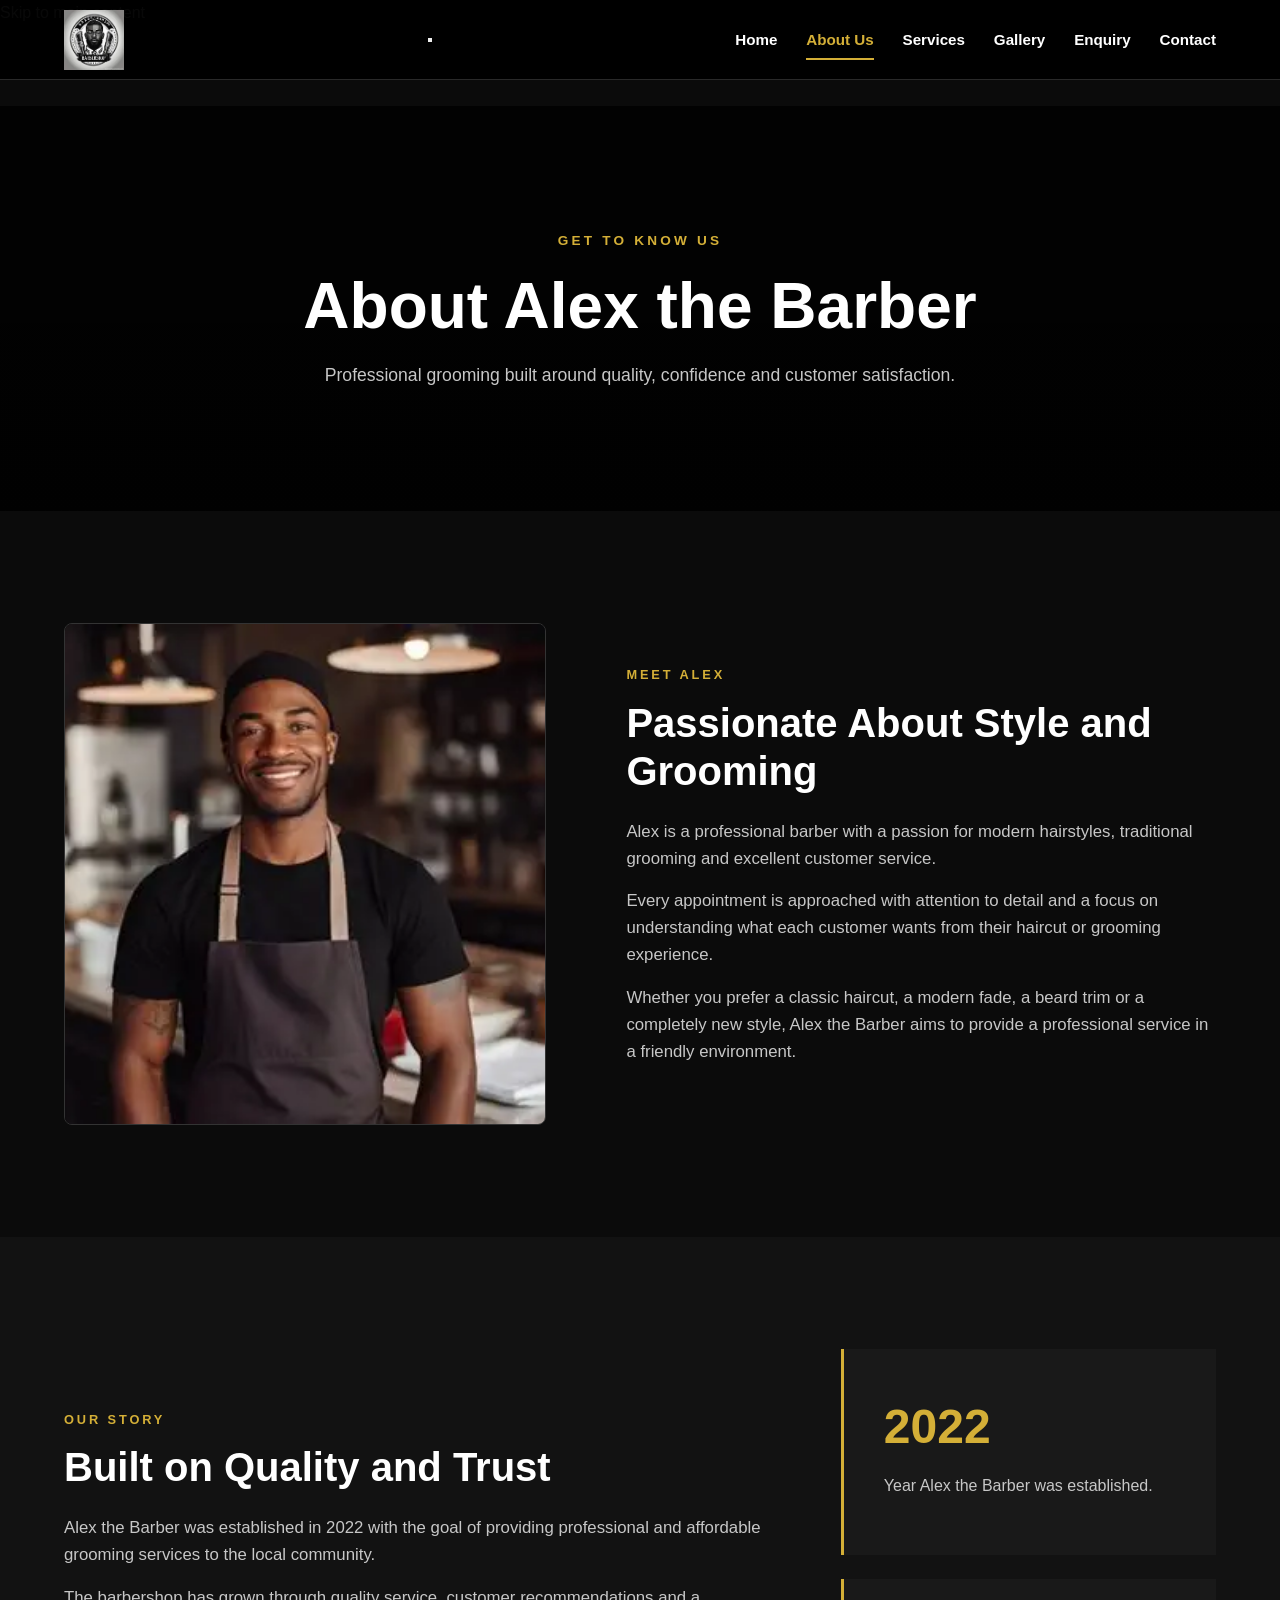
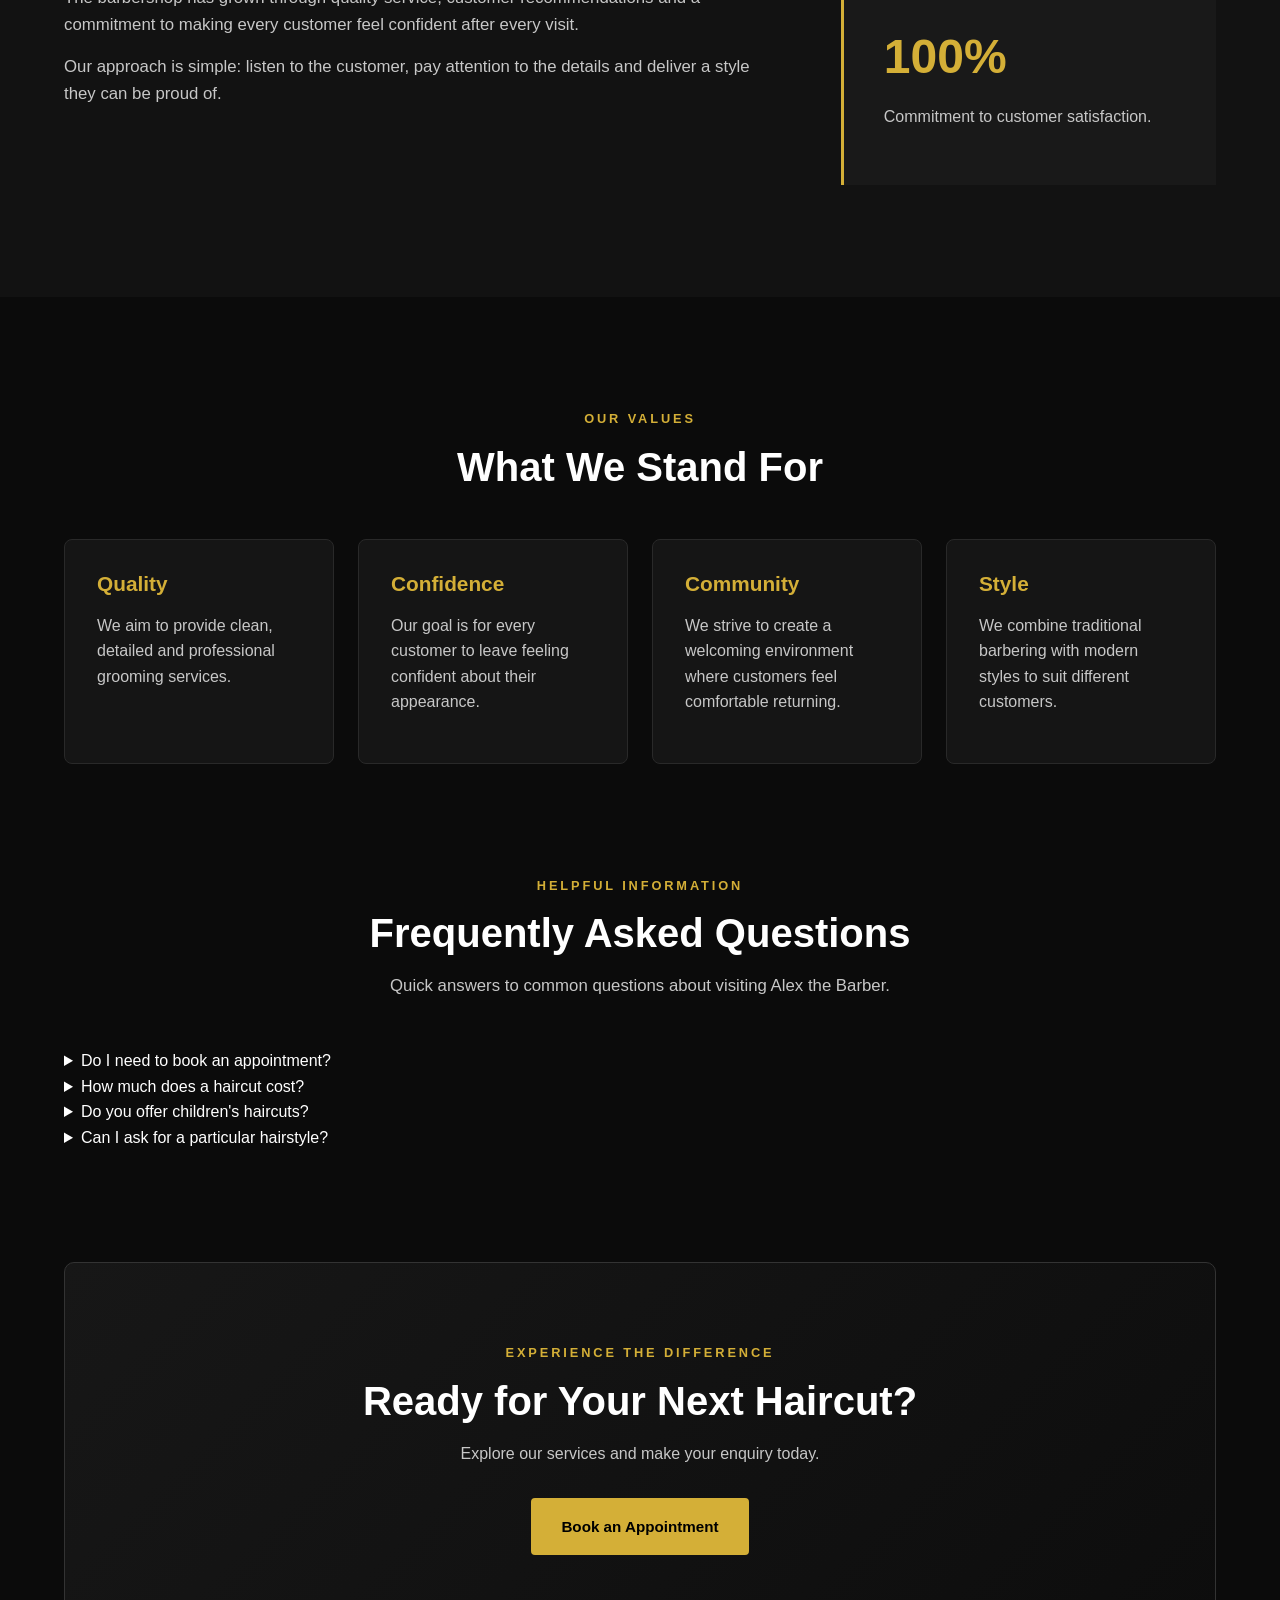
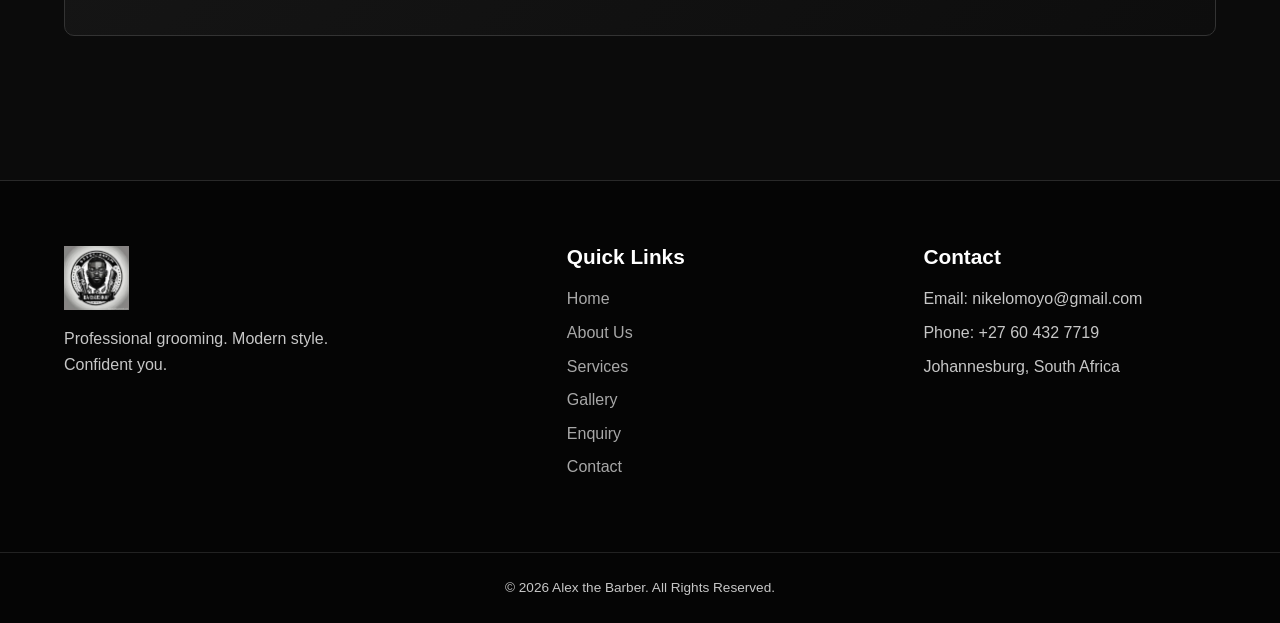
==== commit 5fea3222: "Add files via upload" ====
--- a/about.html
+++ b/about.html
@@ -19,7 +19,7 @@
     <meta property="og:type" content="website">
     <meta property="og:title" content="About Alex the Barber | Our Story and Grooming Values">
     <meta property="og:description" content="Meet Alex the Barber and learn about our approach to professional haircuts, modern styles, traditional grooming and customer service in Johannesburg.">
-    <meta property="og:image" content="images/logo.png">
+    <meta property="og:image" content="/images/logo.png">
     <meta name="robots" content="index, follow">
 
 </head>
@@ -34,7 +34,7 @@
 
             <a href="index.html" class="logo-link">
 
-                <img src="images/logo.png"
+                <img src="/images/logo.png"
                      alt="Alex the Barber logo">
 
             </a>
@@ -88,7 +88,7 @@
 
             <div class="about-image">
 
-                <img src="images/alex.png"
+                <img src="/images/alex.png"
                      alt="Alex, professional barber">
 
             </div>
@@ -268,29 +268,29 @@
         <!-- CTA -->
         
 
-        <section class="faq-section section-container">
+        <section class="faq-section section-container" aria-labelledby="faq-heading">
             <div class="section-heading">
                 <span class="section-label">HELPFUL INFORMATION</span>
-                <h2>Frequently Asked Questions</h2>
+                <h2 id="faq-heading">Frequently Asked Questions</h2>
                 <p>Quick answers to common questions about visiting Alex the Barber.</p>
             </div>
             <div class="faq-list">
-                <article class="faq-item">
-                    <h3><button class="faq-question" type="button" aria-expanded="false">Do I need to book an appointment?</button></h3>
-                    <div class="faq-answer" hidden><p>We recommend sending an enquiry before visiting so that your preferred service and time can be discussed. An enquiry is not a confirmed booking.</p></div>
-                </article>
-                <article class="faq-item">
-                    <h3><button class="faq-question" type="button" aria-expanded="false">How much does a haircut cost?</button></h3>
-                    <div class="faq-answer" hidden><p>Prices depend on the service selected. Visit the Services page for the current example price list. Final prices should be confirmed when arranging your appointment.</p></div>
-                </article>
-                <article class="faq-item">
-                    <h3><button class="faq-question" type="button" aria-expanded="false">Do you offer children's haircuts?</button></h3>
-                    <div class="faq-answer" hidden><p>Yes. A Kids Haircut is included in the services list. Use the Enquiry page to request a preferred date and time.</p></div>
-                </article>
-                <article class="faq-item">
-                    <h3><button class="faq-question" type="button" aria-expanded="false">Can I ask for a particular hairstyle?</button></h3>
-                    <div class="faq-answer" hidden><p>Yes. Add details about your preferred style in the additional message field on the Enquiry page. You can also browse the Gallery for inspiration.</p></div>
-                </article>
+                <details class="faq-item">
+                    <summary class="faq-question">Do I need to book an appointment?</summary>
+                    <div class="faq-answer"><p>We recommend sending an enquiry before visiting so that your preferred service and time can be discussed. An enquiry is not a confirmed booking.</p></div>
+                </details>
+                <details class="faq-item">
+                    <summary class="faq-question">How much does a haircut cost?</summary>
+                    <div class="faq-answer"><p>Prices depend on the service selected. Visit the Services page for the current price list. Final prices should be confirmed when arranging your appointment.</p></div>
+                </details>
+                <details class="faq-item">
+                    <summary class="faq-question">Do you offer children's haircuts?</summary>
+                    <div class="faq-answer"><p>Yes. A Kids Haircut is included in the services list. Use the Enquiry page to request a preferred date and time.</p></div>
+                </details>
+                <details class="faq-item">
+                    <summary class="faq-question">Can I ask for a particular hairstyle?</summary>
+                    <div class="faq-answer"><p>Yes. Add details about your preferred style in the additional message field on the Enquiry page. You can also browse the Gallery for inspiration.</p></div>
+                </details>
             </div>
         </section>
 
@@ -328,7 +328,7 @@
 
             <div class="footer-brand">
 
-                <img src="images/logo.png"
+                <img src="/images/logo.png"
                      alt="Alex the Barber logo">
 
                 <p>
